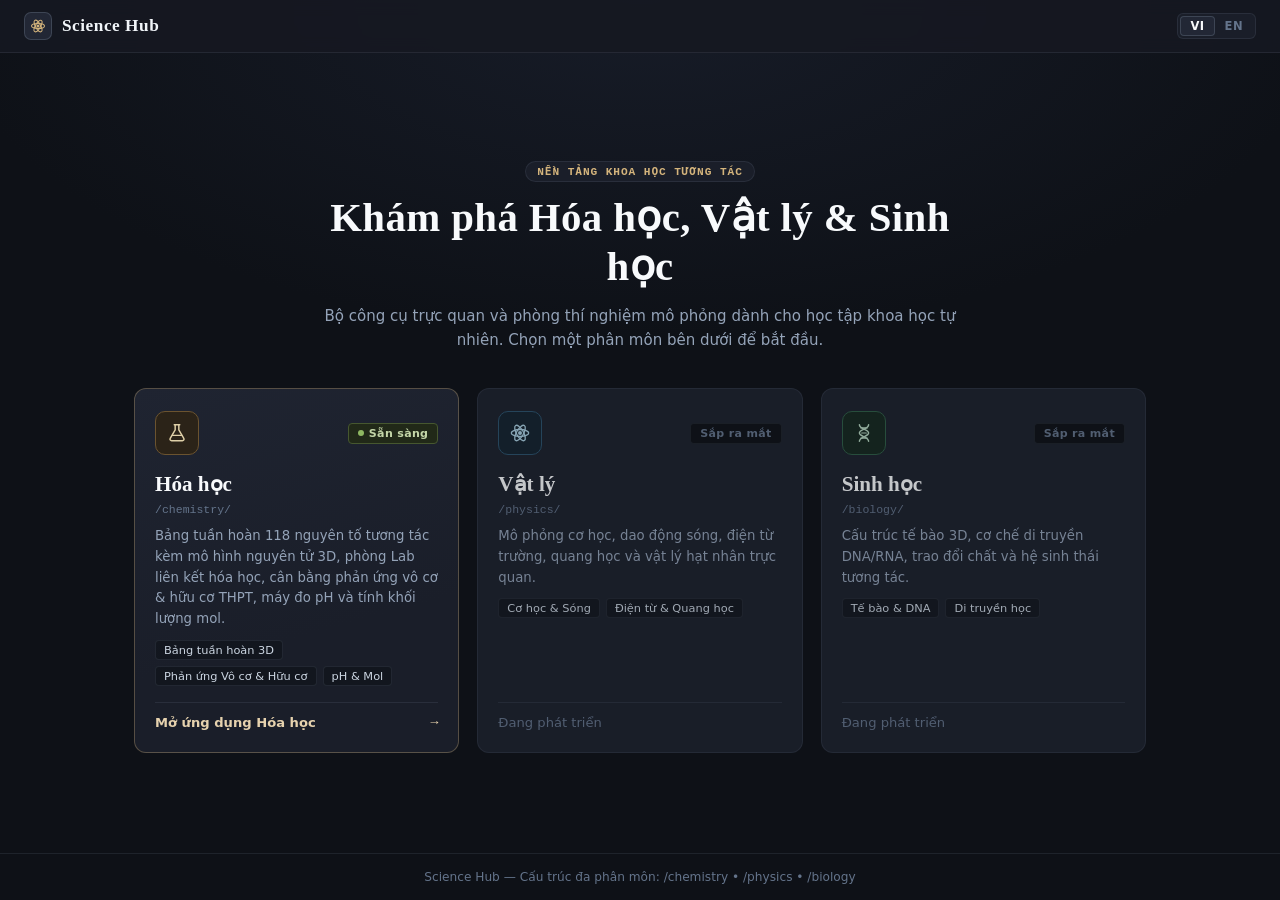
==== index.html @ f14bff5d "Add root Science Hub index.html for GitHub Pages" ====
<!DOCTYPE html>
<html lang="vi">
<head>
  <meta charset="UTF-8" />
  <meta name="viewport" content="width=device-width, initial-scale=1.0" />
  <title>Science Lab — Interactive Chemistry, Physics &amp; Biology</title>
  <style>
    :root {
      --bg-app: #0e1117;
      --bg-top: #161922;
      --bg-surface: #1a1e29;
      --bg-card: #222735;
      --bg-card-alt: #1d222e;
      --border-subtle: rgba(148, 163, 184, 0.12);
      --border-strong: rgba(148, 163, 184, 0.24);
      --text-primary: #edf1f7;
      --text-secondary: #94a3b8;
      --text-muted: #64748b;
      --font-sans: 'Inter', 'Segoe UI', system-ui, -apple-system, BlinkMacSystemFont, Roboto, Arial, sans-serif;
      --font-serif: 'Cambria', 'Georgia', 'Times New Roman', serif;
      --font-mono: 'JetBrains Mono', 'Cascadia Code', 'Consolas', 'Courier New', monospace;
      --shadow-sm: 0 2px 6px rgba(0, 0, 0, 0.32);
      --shadow-md: 0 10px 28px rgba(0, 0, 0, 0.42);
    }

    *,
    *::before,
    *::after {
      box-sizing: border-box;
      margin: 0;
      padding: 0;
    }

    html,
    body {
      min-height: 100%;
      background: radial-gradient(ellipse 80% 55% at 50% 0%, #171c28 0%, var(--bg-app) 68%);
      color: var(--text-primary);
      font-family: var(--font-sans);
      -webkit-font-smoothing: antialiased;
    }

    body {
      display: flex;
      flex-direction: column;
      min-height: 100vh;
    }

    /* Top Header */
    .hub-header {
      display: flex;
      align-items: center;
      justify-content: space-between;
      padding: 12px 24px;
      background: rgba(22, 25, 34, 0.88);
      border-bottom: 1px solid var(--border-subtle);
      backdrop-filter: blur(8px);
      position: sticky;
      top: 0;
      z-index: 10;
    }

    .hub-brand {
      display: inline-flex;
      align-items: center;
      gap: 10px;
      text-decoration: none;
      color: var(--text-primary);
    }

    .hub-brand-mark {
      width: 28px;
      height: 28px;
      border-radius: 7px;
      background: var(--bg-card);
      border: 1px solid var(--border-strong);
      display: inline-flex;
      align-items: center;
      justify-content: center;
      color: #d4b47c;
    }

    .hub-brand-title {
      font-family: var(--font-serif);
      font-size: 1.08rem;
      font-weight: 600;
      letter-spacing: 0.03em;
      color: #f1f5f9;
    }

    .lang-switch {
      display: inline-flex;
      align-items: center;
      padding: 2px;
      border-radius: 6px;
      background: var(--bg-surface);
      border: 1px solid var(--border-subtle);
    }

    .lang-btn {
      padding: 3px 10px;
      border-radius: 4px;
      border: none;
      background: transparent;
      color: var(--text-muted);
      font-family: var(--font-sans);
      font-size: 0.72rem;
      font-weight: 600;
      letter-spacing: 0.04em;
      cursor: pointer;
      transition: background-color 0.16s ease, color 0.16s ease;
    }

    .lang-btn:hover {
      color: var(--text-primary);
    }

    .lang-btn.active {
      background: var(--bg-card);
      color: #f8fafc;
      box-shadow: inset 0 0 0 1px var(--border-strong);
    }

    /* Main Content */
    .hub-main {
      flex: 1;
      width: 100%;
      max-width: 1060px;
      margin: 0 auto;
      padding: 56px 24px 48px;
      display: flex;
      flex-direction: column;
      justify-content: center;
      gap: 36px;
    }

    .hub-hero {
      text-align: center;
      max-width: 660px;
      margin: 0 auto;
      display: flex;
      flex-direction: column;
      align-items: center;
      gap: 12px;
    }

    .hub-eyebrow {
      display: inline-flex;
      align-items: center;
      gap: 6px;
      padding: 3px 11px;
      border-radius: 999px;
      border: 1px solid var(--border-subtle);
      background: var(--bg-surface);
      color: #d4b47c;
      font-family: var(--font-mono);
      font-size: 0.7rem;
      font-weight: 600;
      letter-spacing: 0.08em;
      text-transform: uppercase;
    }

    .hub-title {
      font-family: var(--font-serif);
      font-size: clamp(1.8rem, 3.6vw, 2.55rem);
      font-weight: 600;
      line-height: 1.2;
      color: #f8fafc;
      letter-spacing: 0.01em;
    }

    .hub-subtitle {
      font-size: 0.94rem;
      line-height: 1.6;
      color: var(--text-secondary);
    }

    /* Subject Cards Grid */
    .hub-grid {
      display: grid;
      grid-template-columns: repeat(3, minmax(0, 1fr));
      gap: 18px;
    }

    .subject-card {
      position: relative;
      display: flex;
      flex-direction: column;
      gap: 16px;
      padding: 22px 20px;
      border-radius: 12px;
      border: 1px solid var(--border-subtle);
      background: var(--bg-surface);
      text-decoration: none;
      color: inherit;
      transition: transform 0.2s ease, border-color 0.2s ease, background-color 0.2s ease, box-shadow 0.2s ease;
    }

    .subject-card.is-live {
      background: linear-gradient(165deg, #1f2431 0%, var(--bg-surface) 65%);
      border-color: rgba(212, 180, 124, 0.32);
      cursor: pointer;
    }

    .subject-card.is-live:hover {
      transform: translateY(-3px);
      border-color: rgba(212, 180, 124, 0.65);
      background: linear-gradient(165deg, #252b3b 0%, #1d222f 65%);
      box-shadow: var(--shadow-md);
    }

    .subject-card.is-soon {
      background: var(--bg-card-alt);
      opacity: 0.78;
      cursor: default;
    }

    .card-top {
      display: flex;
      align-items: center;
      justify-content: space-between;
      gap: 12px;
    }

    .card-icon {
      width: 44px;
      height: 44px;
      border-radius: 10px;
      display: inline-flex;
      align-items: center;
      justify-content: center;
      border: 1px solid;
      flex-shrink: 0;
    }

    .card-icon.chem {
      color: #dfd0a8;
      background: #2b2318;
      border-color: #6b532f;
    }

    .card-icon.phys {
      color: #a9cee0;
      background: #152430;
      border-color: #2c536e;
    }

    .card-icon.bio {
      color: #b7d7c2;
      background: #162920;
      border-color: #2f5e47;
    }

    .status-pill {
      display: inline-flex;
      align-items: center;
      gap: 5px;
      padding: 3px 9px;
      border-radius: 4px;
      font-size: 0.69rem;
      font-weight: 600;
      letter-spacing: 0.03em;
      border: 1px solid;
      white-space: nowrap;
    }

    .status-pill.live {
      color: #c4d6a8;
      background: #212918;
      border-color: #46572f;
    }

    .status-pill.live::before {
      content: '';
      width: 6px;
      height: 6px;
      border-radius: 50%;
      background: #8fb862;
    }

    .status-pill.soon {
      color: var(--text-muted);
      background: var(--bg-app);
      border-color: var(--border-subtle);
    }

    .card-copy {
      display: flex;
      flex-direction: column;
      gap: 6px;
      flex: 1;
    }

    .card-title {
      font-family: var(--font-serif);
      font-size: 1.32rem;
      font-weight: 600;
      color: #f8fafc;
    }

    .card-path {
      font-family: var(--font-mono);
      font-size: 0.72rem;
      color: var(--text-muted);
    }

    .card-desc {
      margin-top: 4px;
      font-size: 0.83rem;
      line-height: 1.56;
      color: var(--text-secondary);
    }

    .card-tags {
      display: flex;
      flex-wrap: wrap;
      gap: 6px;
      margin-top: 4px;
    }

    .card-tag {
      padding: 2px 8px;
      border-radius: 4px;
      border: 1px solid var(--border-subtle);
      background: rgba(14, 17, 23, 0.55);
      color: #cbd5e1;
      font-size: 0.71rem;
      font-weight: 500;
    }

    .card-footer {
      display: flex;
      align-items: center;
      justify-content: space-between;
      padding-top: 12px;
      border-top: 1px solid var(--border-subtle);
      font-size: 0.82rem;
      font-weight: 600;
    }

    .subject-card.is-live .card-footer {
      color: #e6d2ae;
    }

    .subject-card.is-live:hover .card-arrow {
      transform: translateX(4px);
    }

    .card-arrow {
      font-family: var(--font-mono);
      transition: transform 0.16s ease;
    }

    .subject-card.is-soon .card-footer {
      color: var(--text-muted);
      font-weight: 500;
    }

    /* Footer */
    .hub-footer {
      padding: 16px 24px;
      border-top: 1px solid var(--border-subtle);
      text-align: center;
      font-size: 0.76rem;
      color: var(--text-muted);
    }

    @media (max-width: 860px) {
      .hub-main {
        padding: 32px 16px 36px;
        gap: 26px;
      }
      .hub-grid {
        grid-template-columns: 1fr;
      }
    }
  </style>
</head>
<body>
  <header class="hub-header">
    <a href="./" class="hub-brand">
      <span class="hub-brand-mark" aria-hidden="true">
        <svg width="16" height="16" viewBox="0 0 20 20" fill="none">
          <ellipse cx="10" cy="10" rx="8.1" ry="3.2" stroke="currentColor" stroke-width="1.35" />
          <ellipse cx="10" cy="10" rx="8.1" ry="3.2" stroke="currentColor" stroke-width="1.35" transform="rotate(60 10 10)" />
          <ellipse cx="10" cy="10" rx="8.1" ry="3.2" stroke="currentColor" stroke-width="1.35" transform="rotate(120 10 10)" />
          <circle cx="10" cy="10" r="1.9" fill="currentColor" />
        </svg>
      </span>
      <span class="hub-brand-title">Science Hub</span>
    </a>

    <div class="lang-switch" role="group" aria-label="Language switcher">
      <button type="button" class="lang-btn active" data-lang="vi">VI</button>
      <button type="button" class="lang-btn" data-lang="en">EN</button>
    </div>
  </header>

  <main class="hub-main">
    <section class="hub-hero">
      <span class="hub-eyebrow" data-i18n="eyebrow">Nền tảng Khoa học Tương tác</span>
      <h1 class="hub-title" data-i18n="heroTitle">Khám phá Hóa học, Vật lý &amp; Sinh học</h1>
      <p class="hub-subtitle" data-i18n="heroSub">
        Bộ công cụ trực quan và phòng thí nghiệm mô phỏng dành cho học tập khoa học tự nhiên. Chọn một phân môn bên dưới để bắt đầu.
      </p>
    </section>

    <section class="hub-grid" aria-label="Các phân môn khoa học">
      <!-- CHEMISTRY (LIVE) -->
      <a class="subject-card is-live" href="./chemistry/">
        <div class="card-top">
          <span class="card-icon chem" aria-hidden="true">
            <svg width="22" height="22" viewBox="0 0 24 24" fill="none">
              <path d="M9 3H15" stroke="currentColor" stroke-width="1.6" stroke-linecap="round" />
              <path d="M10 3V8.6L4.6 17.8C3.9 18.95 4.73 20.4 6.08 20.4H17.92C19.27 20.4 20.1 18.95 19.4 17.8L14 8.6V3" stroke="currentColor" stroke-width="1.6" stroke-linecap="round" stroke-linejoin="round" />
              <path d="M6.8 14.5H17.2" stroke="currentColor" stroke-width="1.45" stroke-linecap="round" />
            </svg>
          </span>
          <span class="status-pill live" data-i18n="statusLive">Sẵn sàng</span>
        </div>

        <div class="card-copy">
          <h2 class="card-title" data-i18n="chemTitle">Hóa học</h2>
          <span class="card-path">/chemistry/</span>
          <p class="card-desc" data-i18n="chemDesc">
            Bảng tuần hoàn 118 nguyên tố tương tác kèm mô hình nguyên tử 3D, phòng Lab liên kết hóa học, cân bằng phản ứng vô cơ &amp; hữu cơ THPT, máy đo pH và tính khối lượng mol.
          </p>
          <div class="card-tags">
            <span class="card-tag" data-i18n="chemTag1">Bảng tuần hoàn 3D</span>
            <span class="card-tag" data-i18n="chemTag2">Phản ứng Vô cơ &amp; Hữu cơ</span>
            <span class="card-tag" data-i18n="chemTag3">pH &amp; Mol</span>
          </div>
        </div>

        <div class="card-footer">
          <span data-i18n="chemAction">Mở ứng dụng Hóa học</span>
          <span class="card-arrow" aria-hidden="true">→</span>
        </div>
      </a>

      <!-- PHYSICS (COMING SOON — sau này chỉ cần đổi <div class="subject-card is-soon"> thành <a class="subject-card is-live" href="./physics/">) -->
      <div class="subject-card is-soon" aria-disabled="true">
        <div class="card-top">
          <span class="card-icon phys" aria-hidden="true">
            <svg width="22" height="22" viewBox="0 0 24 24" fill="none">
              <circle cx="12" cy="12" r="2.2" fill="currentColor" />
              <ellipse cx="12" cy="12" rx="9.5" ry="3.8" stroke="currentColor" stroke-width="1.45" />
              <ellipse cx="12" cy="12" rx="9.5" ry="3.8" stroke="currentColor" stroke-width="1.45" transform="rotate(60 12 12)" />
              <ellipse cx="12" cy="12" rx="9.5" ry="3.8" stroke="currentColor" stroke-width="1.45" transform="rotate(120 12 12)" />
            </svg>
          </span>
          <span class="status-pill soon" data-i18n="statusSoon">Sắp ra mắt</span>
        </div>

        <div class="card-copy">
          <h2 class="card-title" data-i18n="physTitle">Vật lý</h2>
          <span class="card-path">/physics/</span>
          <p class="card-desc" data-i18n="physDesc">
            Mô phỏng cơ học, dao động sóng, điện từ trường, quang học và vật lý hạt nhân trực quan.
          </p>
          <div class="card-tags">
            <span class="card-tag" data-i18n="physTag1">Cơ học &amp; Sóng</span>
            <span class="card-tag" data-i18n="physTag2">Điện từ &amp; Quang học</span>
          </div>
        </div>

        <div class="card-footer">
          <span data-i18n="soonAction">Đang phát triển</span>
        </div>
      </div>

      <!-- BIOLOGY (COMING SOON — sau này chỉ cần đổi <div class="subject-card is-soon"> thành <a class="subject-card is-live" href="./biology/">) -->
      <div class="subject-card is-soon" aria-disabled="true">
        <div class="card-top">
          <span class="card-icon bio" aria-hidden="true">
            <svg width="22" height="22" viewBox="0 0 24 24" fill="none">
              <path d="M7 3C7 8 17 8 17 12C17 16 7 16 7 21" stroke="currentColor" stroke-width="1.6" stroke-linecap="round" />
              <path d="M17 3C17 8 7 8 7 12C7 16 17 16 17 21" stroke="currentColor" stroke-width="1.6" stroke-linecap="round" />
              <path d="M8.5 6.5H15.5M8.5 17.5H15.5M9.5 12H14.5" stroke="currentColor" stroke-width="1.35" stroke-linecap="round" />
            </svg>
          </span>
          <span class="status-pill soon" data-i18n="statusSoon">Sắp ra mắt</span>
        </div>

        <div class="card-copy">
          <h2 class="card-title" data-i18n="bioTitle">Sinh học</h2>
          <span class="card-path">/biology/</span>
          <p class="card-desc" data-i18n="bioDesc">
            Cấu trúc tế bào 3D, cơ chế di truyền DNA/RNA, trao đổi chất và hệ sinh thái tương tác.
          </p>
          <div class="card-tags">
            <span class="card-tag" data-i18n="bioTag1">Tế bào &amp; DNA</span>
            <span class="card-tag" data-i18n="bioTag2">Di truyền học</span>
          </div>
        </div>

        <div class="card-footer">
          <span data-i18n="soonAction">Đang phát triển</span>
        </div>
      </div>
    </section>
  </main>

  <footer class="hub-footer">
    <span data-i18n="footerNote">Science Hub — Cấu trúc đa phân môn: /chemistry • /physics • /biology</span>
  </footer>

  <script>
    (function () {
      const I18N = {
        vi: {
          eyebrow: 'Nền tảng Khoa học Tương tác',
          heroTitle: 'Khám phá Hóa học, Vật lý & Sinh học',
          heroSub: 'Bộ công cụ trực quan và phòng thí nghiệm mô phỏng dành cho học tập khoa học tự nhiên. Chọn một phân môn bên dưới để bắt đầu.',
          statusLive: 'Sẵn sàng',
          statusSoon: 'Sắp ra mắt',
          chemTitle: 'Hóa học',
          chemDesc: 'Bảng tuần hoàn 118 nguyên tố tương tác kèm mô hình nguyên tử 3D, phòng Lab liên kết hóa học, cân bằng phản ứng vô cơ & hữu cơ THPT, máy đo pH và tính khối lượng mol.',
          chemTag1: 'Bảng tuần hoàn 3D',
          chemTag2: 'Phản ứng Vô cơ & Hữu cơ',
          chemTag3: 'pH & Mol',
          chemAction: 'Mở ứng dụng Hóa học',
          physTitle: 'Vật lý',
          physDesc: 'Mô phỏng cơ học, dao động sóng, điện từ trường, quang học và vật lý hạt nhân trực quan.',
          physTag1: 'Cơ học & Sóng',
          physTag2: 'Điện từ & Quang học',
          bioTitle: 'Sinh học',
          bioDesc: 'Cấu trúc tế bào 3D, cơ chế di truyền DNA/RNA, trao đổi chất và hệ sinh thái tương tác.',
          bioTag1: 'Tế bào & DNA',
          bioTag2: 'Di truyền học',
          soonAction: 'Đang phát triển',
          footerNote: 'Science Hub — Cấu trúc đa phân môn: /chemistry • /physics • /biology'
        },
        en: {
          eyebrow: 'Interactive Science Platform',
          heroTitle: 'Explore Chemistry, Physics & Biology',
          heroSub: 'Visual tools and interactive laboratories built for natural science learning. Select a discipline below to begin.',
          statusLive: 'Available',
          statusSoon: 'Coming Soon',
          chemTitle: 'Chemistry',
          chemDesc: 'Interactive 118-element periodic table with 3D atom models, Atomic Bonding & Inorganic/Organic Reaction Lab, pH meter, and molar mass calculator.',
          chemTag1: '3D Periodic Table',
          chemTag2: 'Inorganic & Organic Lab',
          chemTag3: 'pH & Molar Mass',
          chemAction: 'Open Chemistry App',
          physTitle: 'Physics',
          physDesc: 'Interactive simulations for classical mechanics, waves, electromagnetism, optics, and nuclear physics.',
          physTag1: 'Mechanics & Waves',
          physTag2: 'Electromagnetism & Optics',
          bioTitle: 'Biology',
          bioDesc: '3D cell structures, DNA/RNA genetics, metabolism pathways, and interactive ecosystem models.',
          bioTag1: 'Cells & DNA',
          bioTag2: 'Genetics',
          soonAction: 'In Development',
          footerNote: 'Science Hub — Multi-subject structure: /chemistry • /physics • /biology'
        }
      };

      const buttons = document.querySelectorAll('.lang-btn');
      function applyLang(lang) {
        const dict = I18N[lang] || I18N.vi;
        document.documentElement.lang = lang;
        document.querySelectorAll('[data-i18n]').forEach((el) => {
          const key = el.dataset.i18n;
          if (dict[key]) el.textContent = dict[key];
        });
        buttons.forEach((btn) => {
          btn.classList.toggle('active', btn.dataset.lang === lang);
        });
      }

      buttons.forEach((btn) => {
        btn.addEventListener('click', () => applyLang(btn.dataset.lang));
      });
    })();
  </script>
</body>
</html>
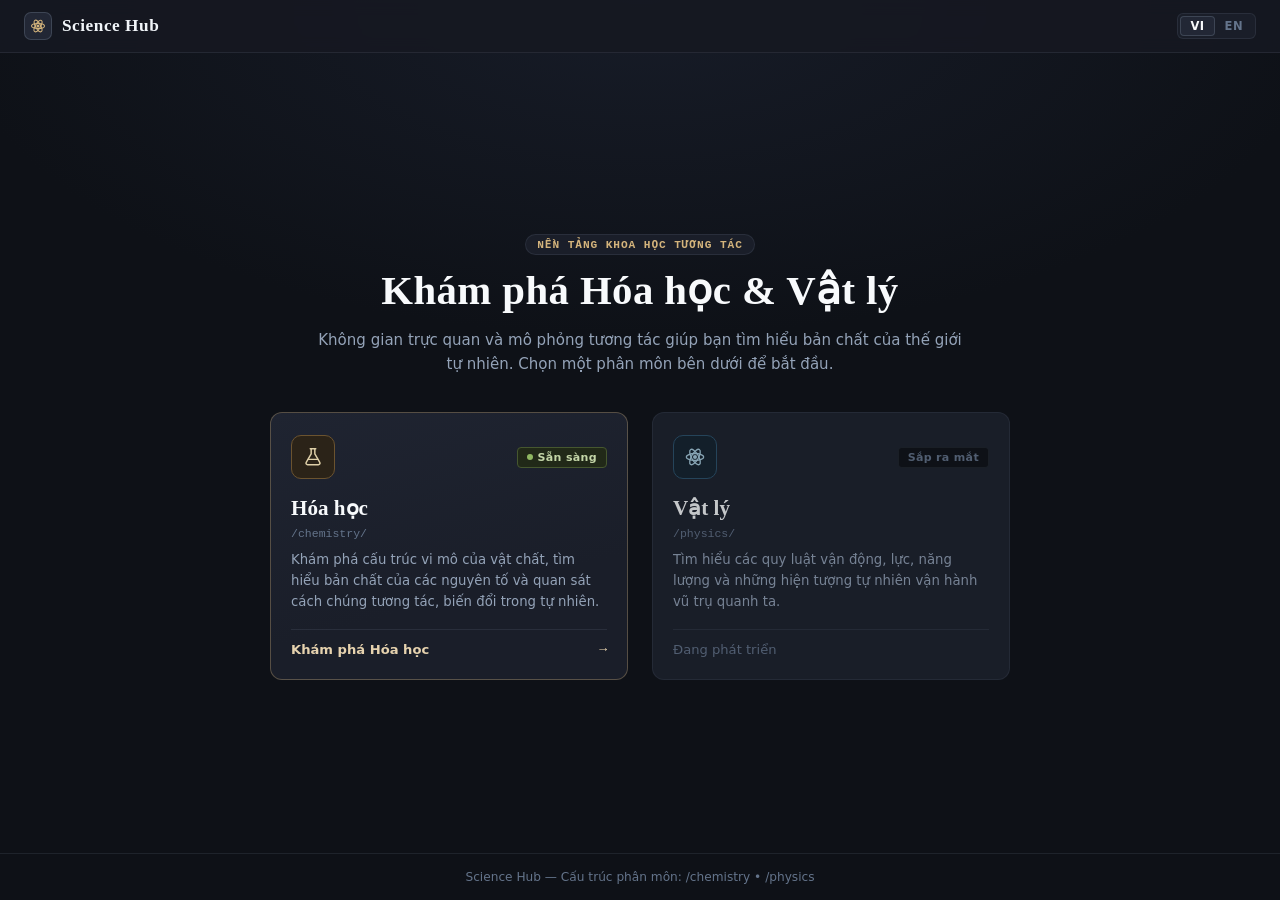
==== commit 9f87aa9b: "small update" ====
--- a/index.html
+++ b/index.html
@@ -3,7 +3,7 @@
 <head>
   <meta charset="UTF-8" />
   <meta name="viewport" content="width=device-width, initial-scale=1.0" />
-  <title>Science Lab — Interactive Chemistry, Physics &amp; Biology</title>
+  <title>Science Lab — Interactive Chemistry &amp; Physics</title>
   <style>
     :root {
       --bg-app: #0e1117;
@@ -178,8 +178,11 @@
     /* Subject Cards Grid */
     .hub-grid {
       display: grid;
-      grid-template-columns: repeat(3, minmax(0, 1fr));
-      gap: 18px;
+      grid-template-columns: repeat(2, minmax(0, 1fr));
+      gap: 24px;
+      max-width: 740px;
+      width: 100%;
+      margin: 0 auto;
     }
 
     .subject-card {
@@ -399,9 +402,9 @@
   <main class="hub-main">
     <section class="hub-hero">
       <span class="hub-eyebrow" data-i18n="eyebrow">Nền tảng Khoa học Tương tác</span>
-      <h1 class="hub-title" data-i18n="heroTitle">Khám phá Hóa học, Vật lý &amp; Sinh học</h1>
+      <h1 class="hub-title" data-i18n="heroTitle">Khám phá Hóa học &amp; Vật lý</h1>
       <p class="hub-subtitle" data-i18n="heroSub">
-        Bộ công cụ trực quan và phòng thí nghiệm mô phỏng dành cho học tập khoa học tự nhiên. Chọn một phân môn bên dưới để bắt đầu.
+        Không gian trực quan và mô phỏng tương tác giúp bạn tìm hiểu bản chất của thế giới tự nhiên. Chọn một phân môn bên dưới để bắt đầu.
       </p>
     </section>
 
@@ -423,17 +426,12 @@
           <h2 class="card-title" data-i18n="chemTitle">Hóa học</h2>
           <span class="card-path">/chemistry/</span>
           <p class="card-desc" data-i18n="chemDesc">
-            Bảng tuần hoàn 118 nguyên tố tương tác kèm mô hình nguyên tử 3D, phòng Lab liên kết hóa học, cân bằng phản ứng vô cơ &amp; hữu cơ THPT, máy đo pH và tính khối lượng mol.
+            Khám phá cấu trúc vi mô của vật chất, tìm hiểu bản chất của các nguyên tố và quan sát cách chúng tương tác, biến đổi trong tự nhiên.
           </p>
-          <div class="card-tags">
-            <span class="card-tag" data-i18n="chemTag1">Bảng tuần hoàn 3D</span>
-            <span class="card-tag" data-i18n="chemTag2">Phản ứng Vô cơ &amp; Hữu cơ</span>
-            <span class="card-tag" data-i18n="chemTag3">pH &amp; Mol</span>
-          </div>
         </div>
 
         <div class="card-footer">
-          <span data-i18n="chemAction">Mở ứng dụng Hóa học</span>
+          <span data-i18n="chemAction">Khám phá Hóa học</span>
           <span class="card-arrow" aria-hidden="true">→</span>
         </div>
       </a>
@@ -456,42 +454,8 @@
           <h2 class="card-title" data-i18n="physTitle">Vật lý</h2>
           <span class="card-path">/physics/</span>
           <p class="card-desc" data-i18n="physDesc">
-            Mô phỏng cơ học, dao động sóng, điện từ trường, quang học và vật lý hạt nhân trực quan.
+            Tìm hiểu các quy luật vận động, lực, năng lượng và những hiện tượng tự nhiên vận hành vũ trụ quanh ta.
           </p>
-          <div class="card-tags">
-            <span class="card-tag" data-i18n="physTag1">Cơ học &amp; Sóng</span>
-            <span class="card-tag" data-i18n="physTag2">Điện từ &amp; Quang học</span>
-          </div>
-        </div>
-
-        <div class="card-footer">
-          <span data-i18n="soonAction">Đang phát triển</span>
-        </div>
-      </div>
-
-      <!-- BIOLOGY (COMING SOON — sau này chỉ cần đổi <div class="subject-card is-soon"> thành <a class="subject-card is-live" href="./biology/">) -->
-      <div class="subject-card is-soon" aria-disabled="true">
-        <div class="card-top">
-          <span class="card-icon bio" aria-hidden="true">
-            <svg width="22" height="22" viewBox="0 0 24 24" fill="none">
-              <path d="M7 3C7 8 17 8 17 12C17 16 7 16 7 21" stroke="currentColor" stroke-width="1.6" stroke-linecap="round" />
-              <path d="M17 3C17 8 7 8 7 12C7 16 17 16 17 21" stroke="currentColor" stroke-width="1.6" stroke-linecap="round" />
-              <path d="M8.5 6.5H15.5M8.5 17.5H15.5M9.5 12H14.5" stroke="currentColor" stroke-width="1.35" stroke-linecap="round" />
-            </svg>
-          </span>
-          <span class="status-pill soon" data-i18n="statusSoon">Sắp ra mắt</span>
-        </div>
-
-        <div class="card-copy">
-          <h2 class="card-title" data-i18n="bioTitle">Sinh học</h2>
-          <span class="card-path">/biology/</span>
-          <p class="card-desc" data-i18n="bioDesc">
-            Cấu trúc tế bào 3D, cơ chế di truyền DNA/RNA, trao đổi chất và hệ sinh thái tương tác.
-          </p>
-          <div class="card-tags">
-            <span class="card-tag" data-i18n="bioTag1">Tế bào &amp; DNA</span>
-            <span class="card-tag" data-i18n="bioTag2">Di truyền học</span>
-          </div>
         </div>
 
         <div class="card-footer">
@@ -502,7 +466,7 @@
   </main>
 
   <footer class="hub-footer">
-    <span data-i18n="footerNote">Science Hub — Cấu trúc đa phân môn: /chemistry • /physics • /biology</span>
+    <span data-i18n="footerNote">Science Hub — Cấu trúc phân môn: /chemistry • /physics</span>
   </footer>
 
   <script>
@@ -510,49 +474,31 @@
       const I18N = {
         vi: {
           eyebrow: 'Nền tảng Khoa học Tương tác',
-          heroTitle: 'Khám phá Hóa học, Vật lý & Sinh học',
-          heroSub: 'Bộ công cụ trực quan và phòng thí nghiệm mô phỏng dành cho học tập khoa học tự nhiên. Chọn một phân môn bên dưới để bắt đầu.',
+          heroTitle: 'Khám phá Hóa học & Vật lý',
+          heroSub: 'Không gian trực quan và mô phỏng tương tác giúp bạn tìm hiểu bản chất của tự nhiên. Chọn một phân môn bên dưới để bắt đầu.',
           statusLive: 'Sẵn sàng',
           statusSoon: 'Sắp ra mắt',
           chemTitle: 'Hóa học',
-          chemDesc: 'Bảng tuần hoàn 118 nguyên tố tương tác kèm mô hình nguyên tử 3D, phòng Lab liên kết hóa học, cân bằng phản ứng vô cơ & hữu cơ THPT, máy đo pH và tính khối lượng mol.',
-          chemTag1: 'Bảng tuần hoàn 3D',
-          chemTag2: 'Phản ứng Vô cơ & Hữu cơ',
-          chemTag3: 'pH & Mol',
-          chemAction: 'Mở ứng dụng Hóa học',
+          chemDesc: 'Khám phá cấu trúc vi mô của vật chất, tìm hiểu bản chất của các nguyên tố và quan sát cách chúng tương tác, biến đổi trong tự nhiên.',
+          chemAction: 'Khám phá Hóa học',
           physTitle: 'Vật lý',
-          physDesc: 'Mô phỏng cơ học, dao động sóng, điện từ trường, quang học và vật lý hạt nhân trực quan.',
-          physTag1: 'Cơ học & Sóng',
-          physTag2: 'Điện từ & Quang học',
-          bioTitle: 'Sinh học',
-          bioDesc: 'Cấu trúc tế bào 3D, cơ chế di truyền DNA/RNA, trao đổi chất và hệ sinh thái tương tác.',
-          bioTag1: 'Tế bào & DNA',
-          bioTag2: 'Di truyền học',
+          physDesc: 'Tìm hiểu các quy luật vận động, lực, năng lượng và những hiện tượng tự nhiên vận hành vũ trụ quanh ta.',
           soonAction: 'Đang phát triển',
-          footerNote: 'Science Hub — Cấu trúc đa phân môn: /chemistry • /physics • /biology'
+          footerNote: 'Science Hub — Cấu trúc phân môn: /chemistry • /physics'
         },
         en: {
           eyebrow: 'Interactive Science Platform',
-          heroTitle: 'Explore Chemistry, Physics & Biology',
-          heroSub: 'Visual tools and interactive laboratories built for natural science learning. Select a discipline below to begin.',
+          heroTitle: 'Explore Chemistry & Physics',
+          heroSub: 'An interactive space built to explore and understand the fundamental laws of nature. Select a discipline below to begin.',
           statusLive: 'Available',
           statusSoon: 'Coming Soon',
           chemTitle: 'Chemistry',
-          chemDesc: 'Interactive 118-element periodic table with 3D atom models, Atomic Bonding & Inorganic/Organic Reaction Lab, pH meter, and molar mass calculator.',
-          chemTag1: '3D Periodic Table',
-          chemTag2: 'Inorganic & Organic Lab',
-          chemTag3: 'pH & Molar Mass',
-          chemAction: 'Open Chemistry App',
+          chemDesc: 'Explore the microscopic structure of matter, uncover the nature of elements, and observe how substances interact and transform.',
+          chemAction: 'Explore Chemistry',
           physTitle: 'Physics',
-          physDesc: 'Interactive simulations for classical mechanics, waves, electromagnetism, optics, and nuclear physics.',
-          physTag1: 'Mechanics & Waves',
-          physTag2: 'Electromagnetism & Optics',
-          bioTitle: 'Biology',
-          bioDesc: '3D cell structures, DNA/RNA genetics, metabolism pathways, and interactive ecosystem models.',
-          bioTag1: 'Cells & DNA',
-          bioTag2: 'Genetics',
+          physDesc: 'Discover the fundamental laws of motion, force, energy, and the physical phenomena that govern our universe.',
           soonAction: 'In Development',
-          footerNote: 'Science Hub — Multi-subject structure: /chemistry • /physics • /biology'
+          footerNote: 'Science Hub — Subject structure: /chemistry • /physics'
         }
       };
 
